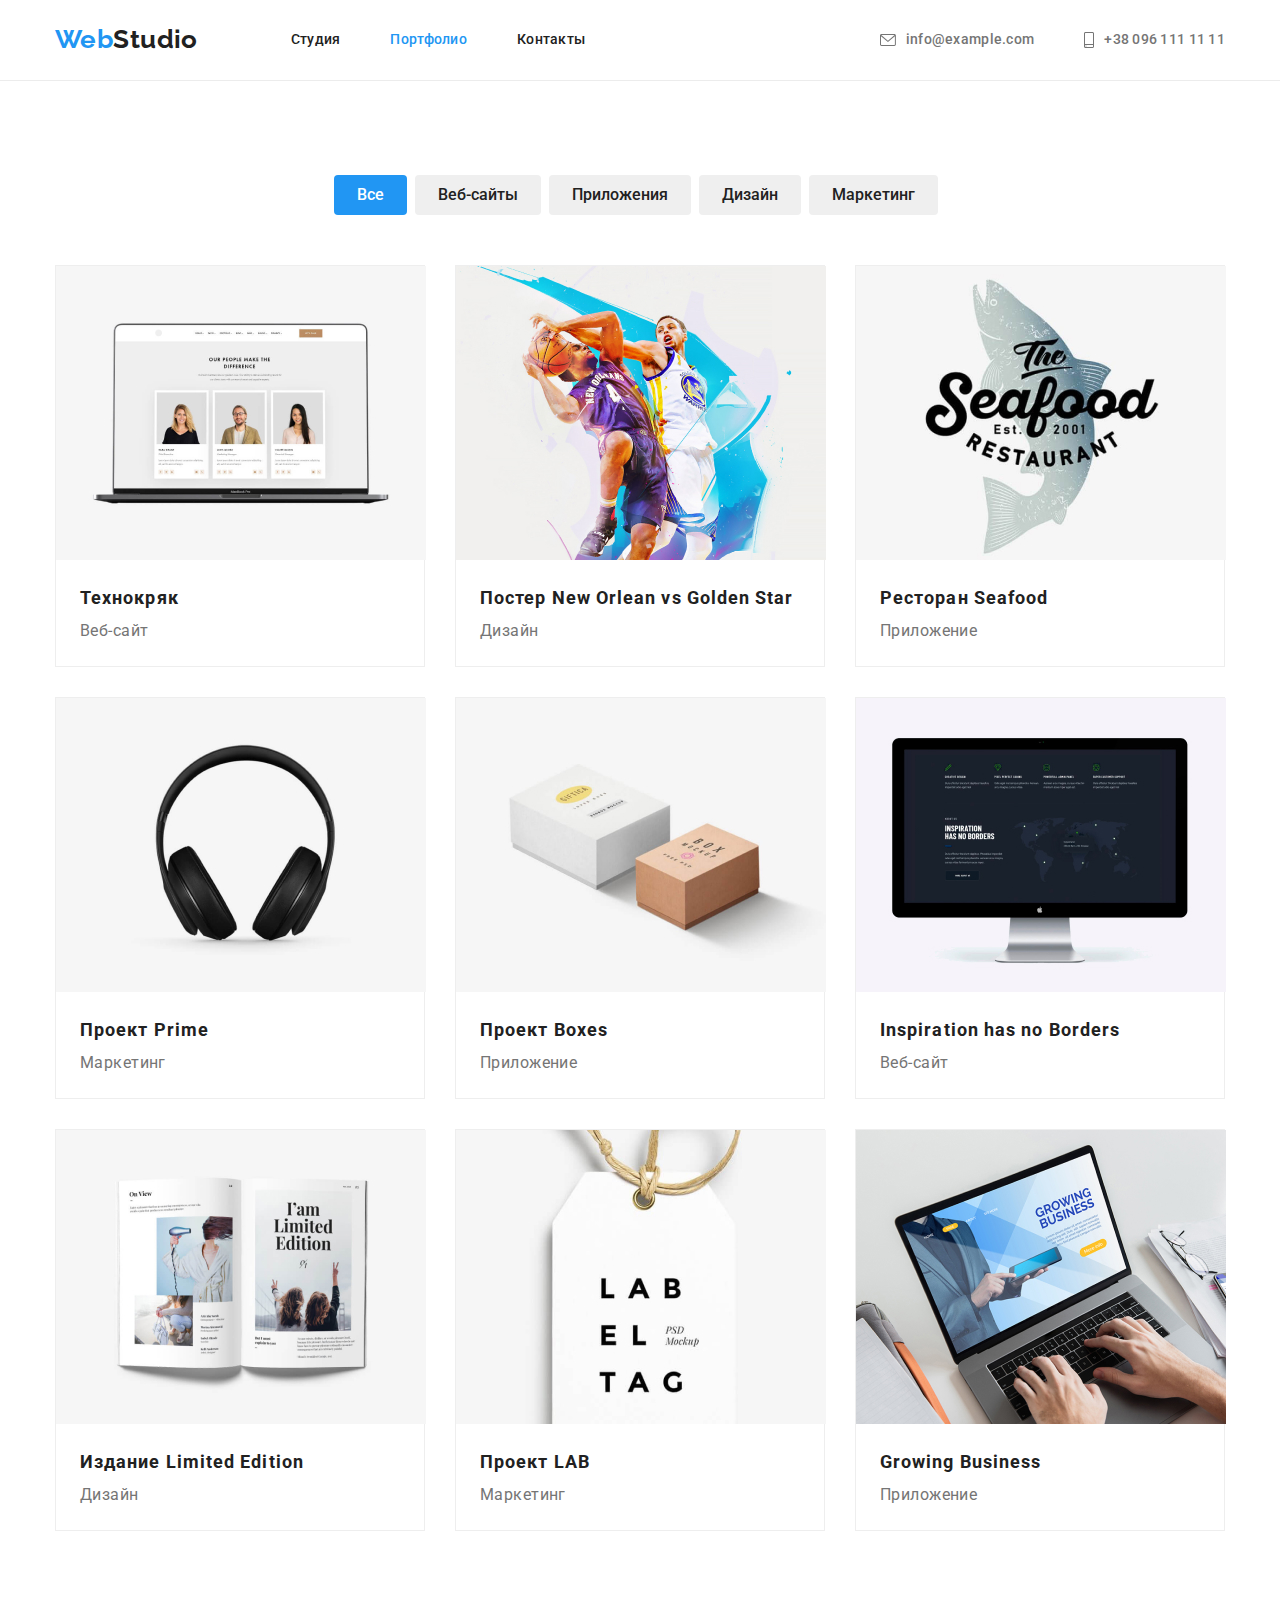
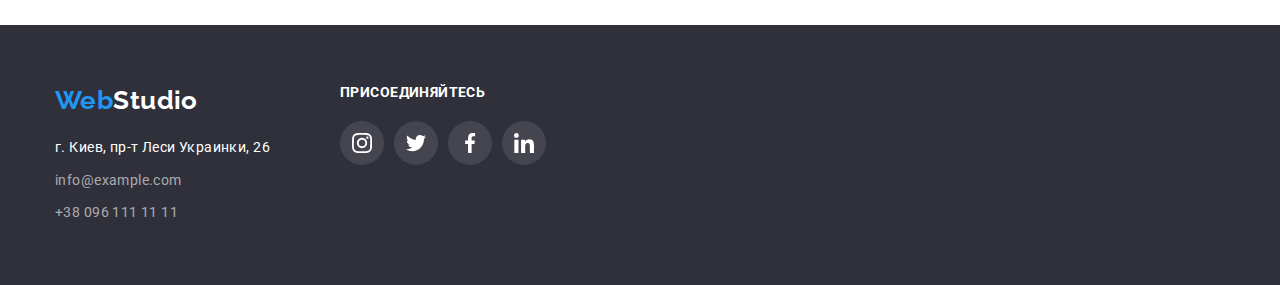
==== portfolio.html @ 63491a13 "data transfer goit-markup-hw-04" ====
<!DOCTYPE html>
<html lang="en">
  <head>
    <meta charset="UTF-8" />
    <meta http-equiv="X-UA-Compatible" content="IE=edge" />
    <meta name="viewport" content="width=device-width, initial-scale=1.0" />
    <title>Document</title>
    <link
      href="https://fonts.googleapis.com/css2?family=Raleway:wght@700&family=Roboto:wght@400;500;700;900&display=swap"
      rel="stylesheet"
    />
    <link
      rel="stylesheet"
      href="https://cdnjs.cloudflare.com/ajax/libs/modern-normalize/1.1.0/modern-normalize.min.css"
    />
    <link rel="stylesheet" href="./css/styles.css" />
  </head>

  <body>
    <!--Шапка сайта-->

    <header class="page-header">
      <div class="container">
        <nav class="main-nav">
          <a href="./index.html" class="logo-accent-header"
            >Web<span class="logo-primary-header">Studio</span></a
          >
          <ul class="site-nav list">
            <li class="item"><a class="link" href="./index.html">Студия</a></li>
            <li class="item"><a class="link-current" href="./portfolio.html">Портфолио</a></li>
            <li class="item"><a class="link" href="">Контакты</a></li>
          </ul>

          <ul class="auth-nav list">
            <li class="auth-nav-item">
              <a class="auth-nav-link link" href="mailto:info@devstudio.com">
                <svg class="auth-nav-icon" width="16" height="12">
                  <use href="./images/icons.svg#icon-envelope"></use>
                </svg>
                info@example.com
              </a>
            </li>
            <li class="auth-nav-item">
              <a class="auth-nav-link link" href="tel:+380961111111">
                <svg class="auth-nav-icon" width="10" height="16">
                  <use href="./images/icons.svg#icon-smartphone"></use>
                </svg>
                +38 096 111 11 11
              </a>
            </li>
          </ul>
        </nav>
      </div>
    </header>

    <!--Главное меню портфолио-->
    <section class="section section-menu">
      <div class="container">
        <h1 class="visually-hidden">Главное меню портфолио</h1>
        <ul class="list-button">
          <li><button class="button-current" type="button">Все</button></li>
          <li><button class="button-link" type="button">Веб-сайты</button></li>
          <li><button class="button-link" type="button">Приложения</button></li>
          <li><button class="button-link" type="button">Дизайн</button></li>
          <li><button class="button-link" type="button">Маркетинг</button></li>
        </ul>

        <ul class="work-item">
          <li class="worklink-list">
            <a href="#" class="menu-list">
              <img src="./images/tehnokryak.jpg" alt="Технокряк" width="370" />
              <div class="cardbox-list">
                <h2 class="work-name">Технокряк</h2>
                <p class="work-category">Веб-сайт</p>
              </div>
            </a>
          </li>

          <li class="worklink-list">
            <a href="#" class="menu-list">
              <img src="./images/poster.jpg" alt="Постер New Orlean vs Golden Star" width="370" />
              <div class="cardbox-list">
                <h2 class="work-name">Постер New Orlean vs Golden Star</h2>
                <p class="work-category">Дизайн</p>
              </div>
            </a>
          </li>

          <li class="worklink-list">
            <a href="#" class="menu-list">
              <img src="./images/seafood.jpg" alt="Ресторан Seafood" width="370" />
              <div class="cardbox-list">
                <h2 class="work-name">Ресторан Seafood</h2>
                <p class="work-category">Приложение</p>
              </div>
            </a>
          </li>

          <li class="worklink-list">
            <a href="#" class="menu-list">
              <img src="./images/proektprime.jpg" alt="Проект Prime" width="370" />
              <div class="cardbox-list">
                <h2 class="work-name">Проект Prime</h2>
                <p class="work-category">Маркетинг</p>
              </div>
            </a>
          </li>

          <li class="worklink-list">
            <a href="#" class="menu-list">
              <img src="./images/proektboxes.jpg" alt="Проект Boxes" width="370" />
              <div class="cardbox-list">
                <h2 class="work-name">Проект Boxes</h2>
                <p class="work-category">Приложение</p>
              </div>
            </a>
          </li>

          <li class="worklink-list">
            <a href="#" class="menu-list">
              <img src="./images/inspirations.jpg" alt="Inspiration has no Borders" width="370" />
              <div class="cardbox-list">
                <h2 class="work-name">Inspiration has no Borders</h2>
                <p class="work-category">Веб-сайт</p>
              </div>
            </a>
          </li>

          <li class="worklink-list">
            <a href="#" class="menu-list">
              <img src="./images/limitededition.jpg" alt="Издание Limited Edition" width="370" />
              <div class="cardbox-list">
                <h2 class="work-name">Издание Limited Edition</h2>
                <p class="work-category">Дизайн</p>
              </div>
            </a>
          </li>

          <li class="worklink-list">
            <a href="#" class="menu-list">
              <img src="./images/proektlab.jpg" alt="Проект LAB" width="370" />
              <div class="cardbox-list">
                <h2 class="work-name">Проект LAB</h2>
                <p class="work-category">Маркетинг</p>
              </div>
            </a>
          </li>

          <li class="worklink-list">
            <a href="#" class="menu-list">
              <img src="./images/growingbusiness.jpg" alt="Growing Business" width="370" />
              <div class="cardbox-list">
                <h2 class="work-name">Growing Business</h2>
                <p class="work-category">Приложение</p>
              </div>
            </a>
          </li>
        </ul>
      </div>
    </section>

    <!--Подвал сайта-->

    <footer class="footer-page">
      <div class="container page-join">
        <div class="container-content-footer">
          <a href="./index.html" class="logo-accent-footer"
            >Web<span class="logo-primary-footer">Studio</span></a
          >
          <address>
            <ul class="list">
              <li>
                <a
                  class="link-map"
                  href="https://bit.ly/3pXMvUd"
                  target="_blank"
                  rel="noopener nofollow noreferrer"
                  >г. Киев, пр-т Леси Украинки, 26</a
                >
              </li>
              <li>
                <a class="link-connection-mail" href="mailto:info@devstudio.com"
                  >info@example.com</a
                >
              </li>
              <li><a class="link-connection-tel" href="tel:+380961111111">+38 096 111 11 11</a></li>
            </ul>
          </address>
        </div>

        <!-- /* ------------------Присоединяйтесь--------------------- */ -->

        <div class="container-join">
          <p class="join-text">Присоединяйтесь</p>

          <ul class="join-list">
            <li class="join-item">
              <a class="join-link" href="">
                <svg class="join-icon" width="20" height="20">
                  <use href="./images/icons.svg#icon-instagram"></use>
                </svg>
              </a>
            </li>

            <li class="join-item">
              <a class="join-link" href="">
                <svg class="join-icon" width="20" height="20">
                  <use href="./images/icons.svg#icon-twitter"></use>
                </svg>
              </a>
            </li>

            <li class="join-item">
              <a class="join-link" href="">
                <svg class="join-icon" width="20" height="20">
                  <use href="./images/icons.svg#icon-facebook"></use>
                </svg>
              </a>
            </li>

            <li class="join-item">
              <a class="join-link" href="">
                <svg class="join-icon" width="20" height="20">
                  <use href="./images/icons.svg#icon-linkedin"></use>
                </svg>
              </a>
            </li>
          </ul>
        </div>
      </div>
    </footer>
  </body>
</html>
---- css/styles.css ----
:root {
  --primary-text-color: #212121;
  --title-title-color: #757575;
  --accent-color: #2196f3;
  --primary-white-color: #ffffff;

  /* Background color */
  --background-header-color: #ffffff;
  --background-footer-color: #2f303a;
  --background-section-color: #f5f4fa;

  --background-icon-color: #f5f4fa;
  --text-icon-color: #afb1b8;
  --join-item-color: rgba(255, 255, 255, 0.1);
}

html {
  box-sizing: border-box;
}

*,
*::before,
*::after {
  box-sizing: inherit;
}

body {
  background-color: var(--primary-white-color);
  color: var(--primary-text-color);
  font-family: Roboto, sans-serif;
  font-style: normal;
  font-weight: 400;
  font-size: 14px;
  letter-spacing: 0.03em;
}

.visually-hidden {
  position: absolute;
  width: 1px;
  height: 1px;
  margin: -1px;
  border: 0;
  padding: 0;
  white-space: nowrap;
  clip-path: inset(100%);
  clip: rect(0 0 0 0);
  overflow: hidden;
}

/*----------------- Утилиты---------------- */

.list {
  padding: 0;
  margin: 0;
  list-style: none;
}

h1,
h2,
h3,
h4,
p {
  margin: 0;
}

ul,
ol {
  margin: 0;
  padding: 0;
}

img {
  display: block;
}

.container {
  margin-left: auto;
  margin-right: auto;
  width: 1200px;
  padding-left: 15px;
  padding-right: 15px;
}

.section {
  padding-top: 94px;
  padding-bottom: 94px;
}

/*-------------- logo, ШАПКА САЙТА -------------*/

.page-header {
  border-bottom: 1px solid #ececec;
}

.logo-accent-header {
  display: inline-block;
  color: var(--accent-color);
  font-family: Raleway;
  font-weight: 700;
  font-size: 26px;
  line-height: 1.19;
  text-decoration: none;
  padding-top: 24px;
  padding-bottom: 25px;
}

.logo-accent-header:hover,
.logo-accent-header:focus {
  color: var(--accent-color);
}

.logo-primary-header {
  color: var(--primary-text-color);
  font-family: Raleway;
  font-weight: 700;
  font-size: 26px;
  line-height: 1.19;
  text-decoration: none;
}

.logo-primary-header:hover,
.logo-primary-header:focus {
  color: var(--accent-color);
}

/* -------------------Main-nav------------------ */
.main-nav {
  display: flex;
  align-items: center;
}

/* ------------------Site-nav ----------------*/
.site-nav {
  display: flex;
  margin-left: 93px;
}

.site-nav .item:not(:last-child) {
  margin-right: 50px;
}

.site-nav .link {
  display: block;
  color: var(--primary-text-color);
  font-weight: 500;
  line-height: 1.14;
  text-decoration: none;
  letter-spacing: 0.02em;
  padding-top: 32px;
  padding-bottom: 32px;
}

.site-nav .link:hover,
.link:focus {
  color: var(--accent-color);
}

.site-nav .link-current:hover,
.link-current:focus {
  color: var(--accent-color);
}

.site-nav .link-current {
  display: block;
  color: var(--accent-color);
  font-weight: 500;
  line-height: 1.14;
  text-decoration: none;
  letter-spacing: 0.02em;
  padding-top: 32px;
  padding-bottom: 32px;
}

.auth-nav {
  display: flex;
  margin-left: auto;
  gap: 50px;
}

.auth-nav .link {
  display: flex;
  align-items: center;
  gap: 10px;
  color: var(--title-title-color);
  font-weight: 500;
  line-height: 1.14;
  text-decoration: none;
  letter-spacing: 0.02em;
  padding-top: 32px;
  padding-bottom: 32px;
}

.auth-nav-link:hover,
.auth-nav-link:focus {
  color: var(--accent-color);
}

.auth-nav-icon {
  fill: var(--title-title-color);
}

.auth-nav-link:hover .auth-nav-icon,
.auth-nav-link:focus .auth-nav-icon {
  fill: var(--accent-color);
}

/* -----------------------HERO----- -------------*/

.hero {
  padding-top: 200px;
  padding-bottom: 200px;
  max-width: 1600px;
  margin-left: auto;
  margin-right: auto;
  background-image: linear-gradient(to right, rgba(47, 48, 58, 0.4), rgba(47, 48, 58, 0.4)),
    url(../images/heroposter.jpg);
  background-repeat: no-repeat;
  background-position: center;
  background-size: cover;
  text-align: center;
}

.hero-title {
  max-width: 696px;
  margin-bottom: 30px;
  margin-left: auto;
  margin-right: auto;

  font-weight: 900;
  font-size: 44px;
  line-height: 1.36;
  letter-spacing: 0.06em;
  text-transform: uppercase;
  text-align: center;
  color: var(--primary-white-color);
}

.hero .button {
  display: inline-block;
  border: 1px solid transparent;
  border-radius: 4px;
  padding: 10px 32px;
  min-width: 136px;
  color: var(--primary-white-color);
  background-color: var(--accent-color);
  font-weight: bold;
  font-size: 16px;
  line-height: 1.87;
  text-align: center;
  cursor: pointer;
  letter-spacing: 0.06em;
}

/* -----------Главное меню портфолио --------*/

.list-button {
  margin: 0px 0px 50px 0px;
  padding: 0;
  list-style: none;
  display: inline-block;
  display: flex;
  justify-content: center;
}

.button-current:hover,
.button-current:focus {
  background-color: var(--accent-color);
  color: var(--primary-white-color);
}

.button-current {
  display: inline-block;
  border: 1px solid transparent;
  border-radius: 4px;
  padding: 6px 22px;
  margin-right: 8px;
  min-width: 73px;
  color: var(--primary-text-color);
  font-family: Roboto;
  font-weight: 500;
  font-size: 16px;
  line-height: 1.62;
  cursor: pointer;
  text-align: center;
}

.section-menu .button-current {
  color: var(--primary-white-color);
  background-color: var(--accent-color);
}

.button-link:hover,
.button-link:focus {
  background-color: var(--accent-color);
  color: var(--primary-white-color);
}

.button-link {
  border: 1px solid transparent;
  border-radius: 4px;
  padding: 6px 22px;
  margin-right: 8px;
  min-width: 73px;
  color: var(--primary-text-color);
  font-family: Roboto;
  font-weight: 500;
  font-size: 16px;
  line-height: 1.62;
  cursor: pointer;
  text-align: center;
}

.work-item {
  list-style: none;
  display: inline-block;
  display: flex;
  flex-wrap: wrap;
  justify-content: center;
  gap: 30px;
}

.cardbox-list {
  padding: 20px 24px;
}

.container .worklink-list {
  display: inline-block;
  display: flex;
  flex-wrap: wrap;
  width: 370px;
  border: 1px solid #eeeeee;
}

.work-name {
  color: var(--primary-text-color);
  font-weight: 700;
  font-size: 18px;
  line-height: 2;
  letter-spacing: 0.06em;
}

.work-category {
  color: var(--title-title-color);
  font-size: 16px;
  line-height: 1.87;
}

.menu-list {
  text-decoration: none;
}

/*--------------- Features -------------------*/

.features {
  padding-bottom: 47px;
}

.features-list {
  display: flex;
  flex-wrap: wrap;
  justify-content: center;
  gap: 30px;
  padding: 0;
  margin: 0;
  list-style: none;
}

.features-item {
  width: 270px;
}

.features-wrapper {
  width: 270px;
  height: 120px;
  display: flex;
  justify-content: center;
  align-items: center;
  background: var(--background-icon-color);
  border-radius: 4px;
  margin-bottom: 30px;
}

.feature-icon {
  width: 270px;
  height: 120px;
  border-radius: 4px;
}

.features-title {
  margin-bottom: 10px;
  font-weight: 700;
  font-size: 14px;
  line-height: 1.17;
  text-transform: uppercase;
}

.features-text {
  color: var(--title-title-color);
  font-size: 14px;
  line-height: 1.71;
}

/* ---------------------Род деятельности-------------*/

.section-activity {
  padding-top: 47px;
}

.list-activity {
  display: flex;
  padding: 0;
  margin: 0;
  list-style: none;
}

.activity-item:not(:last-child) {
  margin-right: 30px;
}

.work-activity {
  margin-top: 0;
  margin-bottom: 50px;
  font-weight: 700;
  font-size: 36px;
  line-height: 1.16;
  text-align: center;
}

/* ------------------Наша команда -------------*/
.workers {
  background-color: var(--background-section-color);
}

.list-workers {
  list-style: none;
  display: flex;
  justify-content: space-between;
}

.workers-title {
  font-weight: 700;
  font-size: 36px;
  line-height: 1.16;
  text-align: center;
  margin-bottom: 50px;
}

.workers-pic:not(:last-child) {
  margin-right: 30px;
}

.workers-pic {
  background-color: var(--background-header-color);
  border-radius: 0px 0px 4px 4px;
  box-shadow: 0px 1px 3px rgba(0, 0, 0, 0.12), 0px 1px 1px rgba(0, 0, 0, 0.14),
    0px 2px 1px rgba(0, 0, 0, 0.2);
}

.work-man-title {
  font-weight: 500;
  font-size: 16px;
  line-height: 1.18;
  text-align: center;
}

.work-man-text {
  margin-top: 10px;
  margin-bottom: 16px;
  color: var(--title-title-color);
  font-size: 16px;
  line-height: 1.18;
  text-align: center;
}

.work-man-card {
  padding-top: 30px;
  padding-bottom: 30px;
}

.work-man-list {
  display: flex;
  justify-content: center;
  align-items: center;
  gap: 10px;
}

.work-man-item {
  display: flex;
  justify-content: center;
  align-items: center;
}

.work-man-link {
  display: block;
  width: 44px;
  height: 44px;
  display: flex;
  justify-content: center;
  align-items: center;
  border-radius: 50%;
}

.work-icon {
  fill: var(--text-icon-color);
}

.work-man-link:hover,
.work-man-link:focus {
  background-color: var(--accent-color);
}

.work-man-link:hover .work-icon,
.work-man-link:focus .work-icon {
  fill: var(--background-header-color);
}

/*------------------- Постоянные клиенты  -----------*/

.clients-title {
  font-weight: 700;
  font-size: 36px;
  line-height: 1.16;
  text-align: center;
  margin-bottom: 50px;
}

.clients-list {
  display: flex;
  list-style: none;
}

.container-clients-icon {
  display: flex;
  justify-content: center;
}

.clients-item {
  display: flex;
  justify-content: center;
  align-items: center;
}

.clients-item:not(:last-child) {
  margin-right: 30px;
}

.clients-link {
  display: flex;
  width: 170px;
  height: 92px;
  justify-content: center;
  align-items: center;
  border: 1px solid #afb1b8;
  border-radius: 4px;
}

.clients-link:hover,
.clients-link:focus {
  outline: none;
  border-color: var(--accent-color);
}

/* .clients-icon:hover,
.clients-icon:focus {
  fill: var(--accent-color);
} */

.clients-link:hover .clients-icon,
.clients-link:focus .clients-icon {
  fill: var(--accent-color);
}

/* -----------------------подвал------------------ */
.footer-page {
  background-color: #2f303a;
  padding-top: 60px;
  padding-bottom: 60px;
}

.logo-accent-footer {
  display: inline-block;
  color: var(--accent-color);
  font-family: Raleway;
  font-weight: 700;
  font-size: 26px;
  line-height: 1.19;
  text-decoration: none;
  margin-bottom: 20px;
}

.logo-primary-footer {
  display: inline-block;
  color: var(--primary-white-color);
  font-family: Raleway;
  font-weight: 700;
  font-size: 26px;
  line-height: 1.19;
  text-decoration: none;
}

.logo-primary-footer:hover,
.logo-primary-footer:focus {
  color: var(--accent-color);
}

.link-map {
  display: inline-block;
  color: var(--primary-white-color);
  font-style: normal;
  font-size: 14px;
  line-height: 1.71;
  text-decoration: none;
  margin-bottom: 9px;
}

.link-connection-mail:hover,
.link-connection-mail:focus {
  color: var(--accent-color);
}

.link-connection-tel:hover,
.link-connection-tel:focus {
  color: var(--accent-color);
}

.link-connection-mail {
  display: inline-block;
  color: rgba(255, 255, 255, 0.6);
  font-style: normal;
  font-size: 14px;
  line-height: 1.71;
  text-decoration: none;
  margin-bottom: 9px;
}

.link-connection-tel {
  display: inline-block;
  color: rgba(255, 255, 255, 0.6);
  font-style: normal;
  font-size: 14px;
  line-height: 1.71;
  text-decoration: none;
}

/* ------------------Присоединяйтесь--------------------- */

.page-join {
  display: flex;
  gap: 70px;
}

.join-text {
  font-weight: 700;
  font-size: 14px;
  line-height: 1.14;
  text-transform: uppercase;
  margin-bottom: 20px;
  color: var(--background-header-color);
}

.join-list {
  list-style: none;
  display: flex;
  gap: 10px;
}

.join-item {
  display: flex;
  justify-content: center;
  align-items: center;
}

.join-link {
  width: 44px;
  height: 44px;
  display: flex;
  justify-content: center;
  align-items: center;
  border-radius: 50%;
  background: var(--join-item-color);
}

.join-link:hover,
.join-link:focus {
  background: var(--accent-color);
}

.join-icon,
.join-icon {
  fill: var(--background-header-color);
}
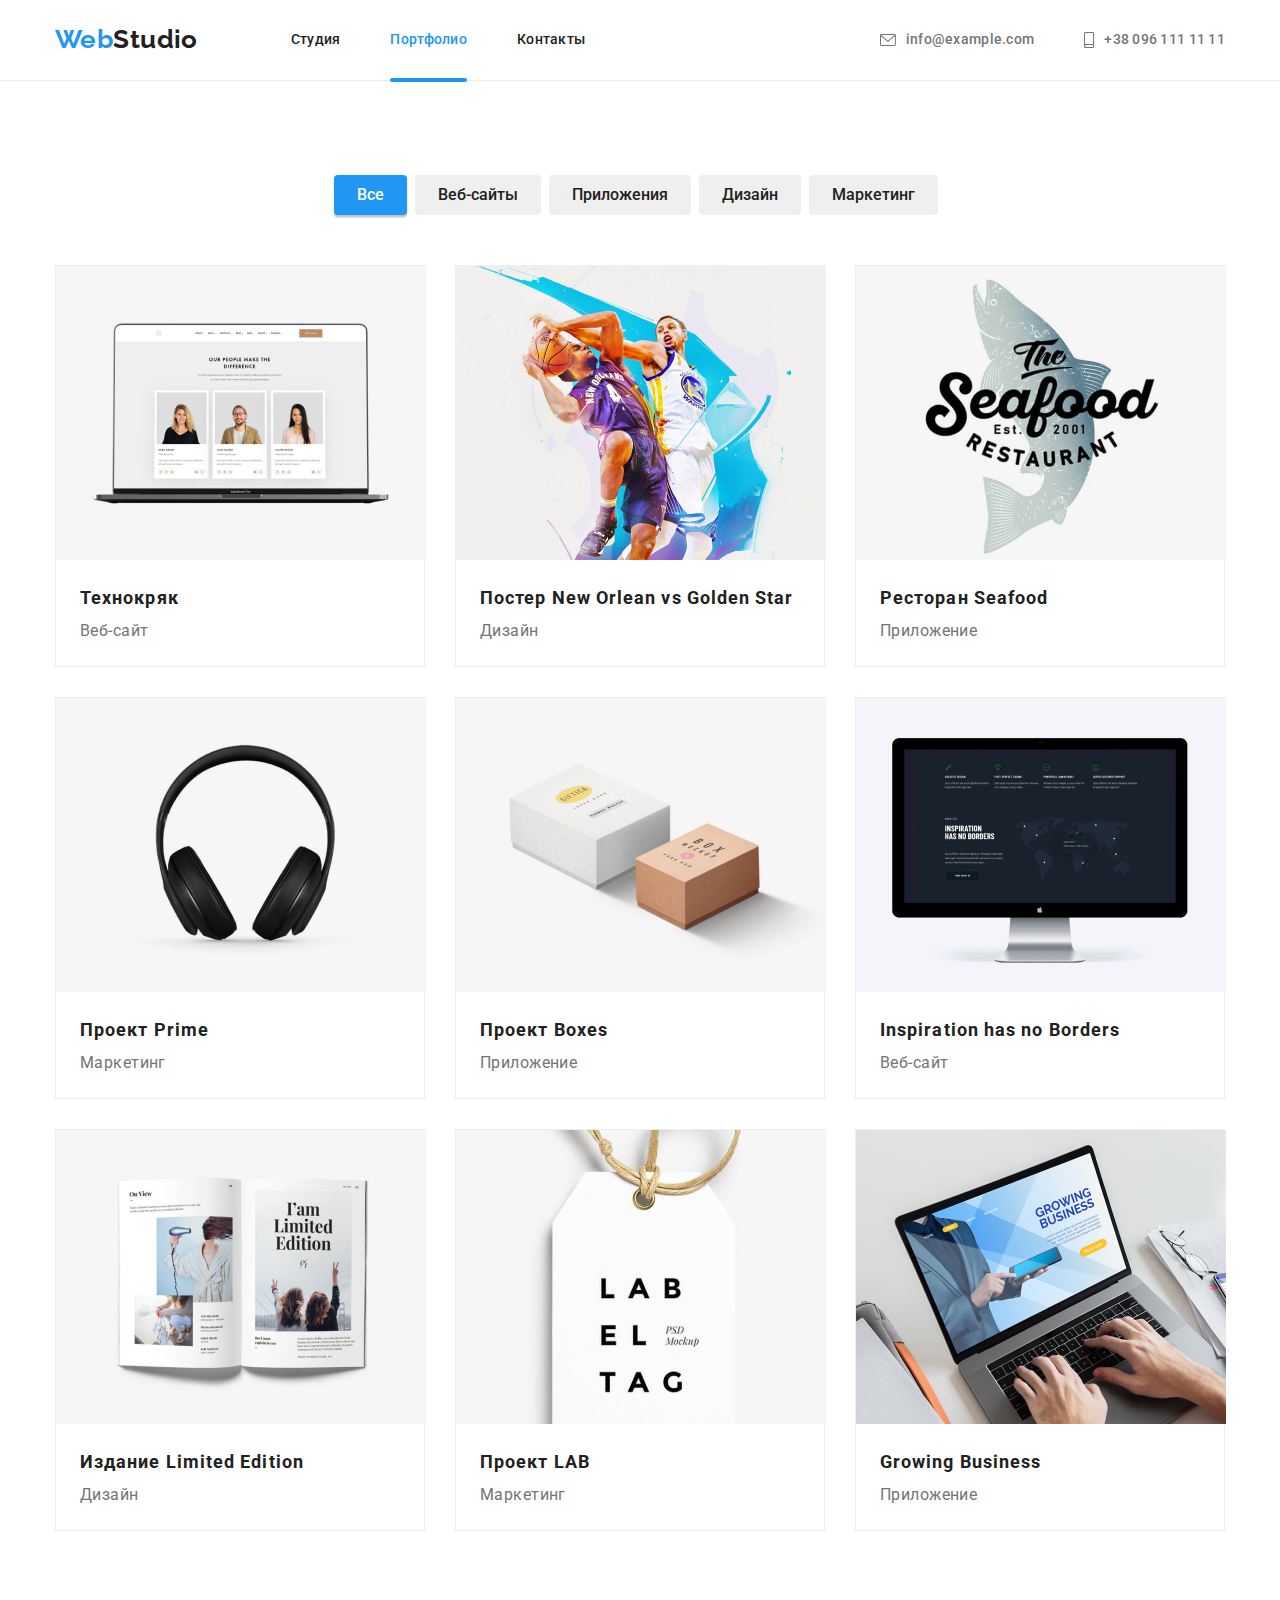
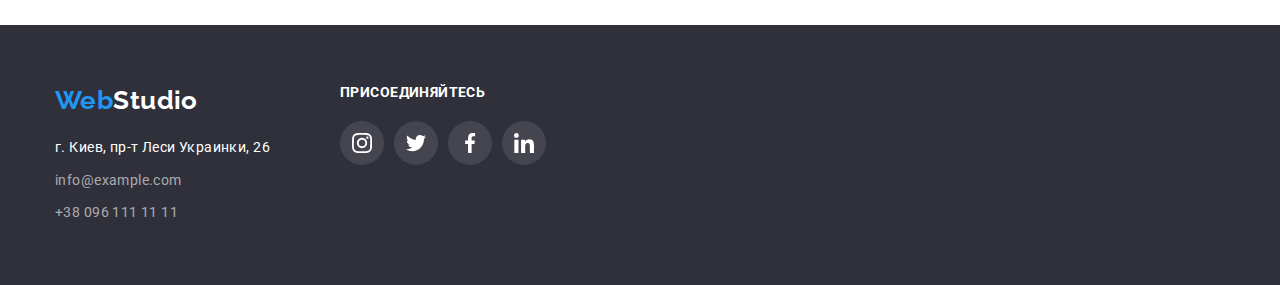
==== commit 2902c814: "fix main and portfolio" ====
--- a/portfolio.html
+++ b/portfolio.html
@@ -33,7 +33,7 @@
 
           <ul class="auth-nav list">
             <li class="auth-nav-item">
-              <a class="auth-nav-link link" href="mailto:info@devstudio.com">
+              <a class="auth-nav-link klik" href="mailto:info@devstudio.com">
                 <svg class="auth-nav-icon" width="16" height="12">
                   <use href="./images/icons.svg#icon-envelope"></use>
                 </svg>
@@ -41,7 +41,7 @@
               </a>
             </li>
             <li class="auth-nav-item">
-              <a class="auth-nav-link link" href="tel:+380961111111">
+              <a class="auth-nav-link klik" href="tel:+380961111111">
                 <svg class="auth-nav-icon" width="10" height="16">
                   <use href="./images/icons.svg#icon-smartphone"></use>
                 </svg>
@@ -54,6 +54,7 @@
     </header>
 
     <!--Главное меню портфолио-->
+
     <section class="section section-menu">
       <div class="container">
         <h1 class="visually-hidden">Главное меню портфолио</h1>
@@ -68,10 +69,19 @@
         <ul class="work-item">
           <li class="worklink-list">
             <a href="#" class="menu-list">
-              <img src="./images/tehnokryak.jpg" alt="Технокряк" width="370" />
-              <div class="cardbox-list">
-                <h2 class="work-name">Технокряк</h2>
-                <p class="work-category">Веб-сайт</p>
+              <div class="workcard-list">
+                <img src="./images/tehnokryak.jpg" alt="Технокряк" width="370" />
+                <div class="cardbox-list">
+                  <h2 class="work-name">Технокряк</h2>
+                  <p class="work-category">Веб-сайт</p>
+                  <div class="work-overlay">
+                    <p class="work-overlay-text">
+                      Ресурс пропонує комплексні пропозиції з різним рівнем функціоналу та сервісів.
+                      Все це дозволить відвідувачу отримати вичерпні відомості про компанію чи
+                      приватну особу.
+                    </p>
+                  </div>
+                </div>
               </div>
             </a>
           </li>
--- a/css/styles.css
+++ b/css/styles.css
@@ -12,6 +12,7 @@
   --background-icon-color: #f5f4fa;
   --text-icon-color: #afb1b8;
   --join-item-color: rgba(255, 255, 255, 0.1);
+  --clients-icon-color: #afb1b8;
 }
 
 html {
@@ -171,13 +172,15 @@
   padding-bottom: 32px;
 }
 
+/*---------------- Auth-Nav--------------- */
+
 .auth-nav {
   display: flex;
   margin-left: auto;
   gap: 50px;
 }
 
-.auth-nav .link {
+.auth-nav .klik {
   display: flex;
   align-items: center;
   gap: 10px;
@@ -188,6 +191,7 @@
   letter-spacing: 0.02em;
   padding-top: 32px;
   padding-bottom: 32px;
+  transition: color 250ms cubic-bezier(0.4, 0, 0.2, 1);
 }
 
 .auth-nav-link:hover,
@@ -202,6 +206,54 @@
 .auth-nav-link:hover .auth-nav-icon,
 .auth-nav-link:focus .auth-nav-icon {
   fill: var(--accent-color);
+}
+
+.link::after {
+  content: '';
+  position: absolute;
+  display: block;
+  left: 0;
+  bottom: -2px;
+  width: 100%;
+  height: 4px;
+  background-color: var(--accent-color);
+  border-radius: 2px;
+  opacity: 0;
+  transition: opacity 250ms cubic-bezier(0.4, 0, 0.2, 1);
+}
+
+.link {
+  position: relative;
+  transition: color 250ms cubic-bezier(0.4, 0, 0.2, 1);
+}
+
+.link-current::after {
+  content: '';
+  position: absolute;
+  display: block;
+  left: 0;
+  bottom: -2px;
+  width: 100%;
+  height: 4px;
+  background-color: var(--accent-color);
+  border-radius: 2px;
+  opacity: 0;
+  transition: opacity 250ms cubic-bezier(0.4, 0, 0.2, 1);
+}
+
+.link-current {
+  position: relative;
+  transition: color 250ms cubic-bezier(0.4, 0, 0.2, 1);
+}
+
+.link:hover,
+.link:hover:after,
+.link:focus,
+.link:focus:after,
+.link-current,
+.link-current:after {
+  color: var(--accent-color);
+  opacity: 1;
 }
 
 /* -----------------------HERO----- -------------*/
@@ -248,7 +300,84 @@
   line-height: 1.87;
   text-align: center;
   cursor: pointer;
+  border-style: hidden;
+  box-shadow: 0px 4px 4px rgba(0, 0, 0, 0.15)
   letter-spacing: 0.06em;
+  transition: background-color 250ms cubic-bezier(0.4, 0, 0.2, 1),
+    color 250ms cubic-bezier(0.4, 0, 0.2, 1);
+}
+
+.hero .button:hover,
+.hero .button:focus {
+  background-color: #188ce8;
+  box-shadow: 0px 4px 4px rgba(0, 0, 0, 0.15);
+}
+
+.backdrop {
+  position: fixed;
+  top: 0;
+  left: 0;
+  width: 100%;
+  height: 100%;
+  background-color: rgba(0, 0, 0, 0.2);
+  transition: opacity 250ms cubic-bezier(0.4, 0, 0.2, 1),
+    visibility 250ms cubic-bezier(0.4, 0, 0.2, 1);
+}
+
+.backdrop.is-hidden .modal {
+  transform: translate(-50%, -50%) scale(0) rotate(180deg);
+}
+
+.modal {
+  position: absolute;
+  top: 50%;
+  left: 50%;
+  transform: translate(-50%, -50%) scale(1) rotate(0);
+  min-width: 528px;
+  min-height: 581px;
+  padding: 15px;
+  background: #ffffff;
+  box-shadow: 0px 1px 3px rgba(0, 0, 0, 0.12), 0px 1px 1px rgba(0, 0, 0, 0.14),
+    0px 2px 1px rgba(0, 0, 0, 0.2);
+  border-radius: 4px;
+  transition: transform 250ms cubic-bezier(0.4, 0, 0.2, 1);
+}
+
+.is-hidden {
+  opacity: 0;
+  pointer-events: none;
+  visibility: hidden;
+}
+
+.modal-close {
+  display: flex;
+  align-items: center;
+  justify-content: center;
+  position: absolute;
+  right: 8px;
+  top: 8px;
+  width: 30px;
+  height: 30px;
+  border-radius: 50%;
+  background: #ffffff;
+  border: 1px solid rgba(0, 0, 0, 0.1);
+  cursor: pointer;
+  transition: border-color 250ms cubic-bezier(0.4, 0, 0.2, 1),
+    color 250ms cubic-bezier(0.4, 0, 0.2, 1);
+}
+
+.close-icon {
+  fill: currentColor;
+}
+
+.modal-close:hover,
+.modal-close:focus {
+  border-color: #188ce8;
+  color: #188ce8;
+}
+
+.no-scroll {
+  overflow: hidden;
 }
 
 /* -----------Главное меню портфолио --------*/
@@ -308,6 +437,17 @@
   line-height: 1.62;
   cursor: pointer;
   text-align: center;
+  transition: background-color 250ms cubic-bezier(0.4, 0, 0.2, 1),
+  color 250ms cubic-bezier(0.4, 0, 0.2, 1),
+  box-shadow 250ms cubic-bezier(0.4, 0, 0.2, 1);
+}
+
+.button-link:hover,
+.button-link:focus,
+.button-current {
+  box-shadow: 0px 3px 1px rgba(0, 0, 0, 0.1),
+  0px 1px 2px rgba(0, 0, 0, 0.08),
+  0px 2px 2px rgba(0, 0, 0, 0.12);
 }
 
 .work-item {
@@ -346,8 +486,50 @@
 }
 
 .menu-list {
-  text-decoration: none;
-}
+  display: block;
+  text-decoration: none;
+  transition: box-shadow 250ms cubic-bezier(0.4, 0, 0.2, 1);
+}
+
+.menu-list:hover,
+.menu-list:focus {
+  box-shadow: 0px 1px 1px rgba(0, 0, 0, 0.12), 0px 4px 4px rgba(0, 0, 0, 0.06), 1px 4px 6px rgba(0, 0, 0, 0.16);
+}
+
+.work-overlay-text {
+font-size: 18px;
+line-height: 1.55;
+color: var(--background-header-color);
+}
+
+.menu-list:hover,
+.menu-list:focus {
+  box-shadow: 0px 1px 1px rgba(0, 0, 0, 0.12), 0px 4px 4px rgba(0, 0, 0, 0.06), 1px 4px 6px rgba(0, 0, 0, 0.16);
+}
+
+.workcard-list {
+  position: relative;
+  overflow: hidden;
+}
+
+.work-overlay {
+  position: absolute;
+  left: 0;
+  bottom: -100%;
+  width: 100%;
+  height: 100%;
+  padding: 24px;
+  display: flex;
+  align-items: center;
+  background: rgba(33, 150, 243, 0.9);
+    transform: translateY(0);
+    transition: transform 250ms cubic-bezier(0.4, 0, 0.2, 1)
+}
+
+.workcard-list:hover .work-overlay,
+.workcard-list:focus .work-overlay {
+    transform: translateY(-100%);
+} 
 
 /*--------------- Features -------------------*/
 
@@ -426,7 +608,31 @@
   text-align: center;
 }
 
+.activity-item {
+position: relative;
+}
+
+
+.text-activity {
+    position: absolute;
+    left: 0;
+    bottom: 0;
+    width: 370px;
+    height: 70px;
+    display: flex;
+    align-items: center;
+    justify-content: center;
+    font-weight: 700;
+    font-size: 14px;
+    line-height: 1.14;
+    text-align: center;
+    text-transform: uppercase;
+    color: #FFFFFF;
+    background: rgba(47, 48, 58, 0.8);
+}
+
 /* ------------------Наша команда -------------*/
+
 .workers {
   background-color: var(--background-section-color);
 }
@@ -488,6 +694,8 @@
   display: flex;
   justify-content: center;
   align-items: center;
+  transition: background-color 250ms cubic-bezier(0.4, 0, 0.2, 1),
+        color 250ms cubic-bezier(0.4, 0, 0.2, 1);
 }
 
 .work-man-link {
@@ -550,8 +758,16 @@
   height: 92px;
   justify-content: center;
   align-items: center;
-  border: 1px solid #afb1b8;
+  border: 1px solid var(--clients-icon-color);
   border-radius: 4px;
+  transition: border-color 250ms cubic-bezier(0.4, 0, 0.2, 1),
+        color 250ms cubic-bezier(0.4, 0, 0.2, 1);
+}
+
+.clients-icon {
+  fill: var(--clients-icon-color);
+  transition: color 250ms cubic-bezier(0.4, 0, 0.2, 1),
+        drop-shadow 250ms cubic-bezier(0.4, 0, 0.2, 1);
 }
 
 .clients-link:hover,
@@ -559,11 +775,6 @@
   outline: none;
   border-color: var(--accent-color);
 }
-
-/* .clients-icon:hover,
-.clients-icon:focus {
-  fill: var(--accent-color);
-} */
 
 .clients-link:hover .clients-icon,
 .clients-link:focus .clients-icon {
